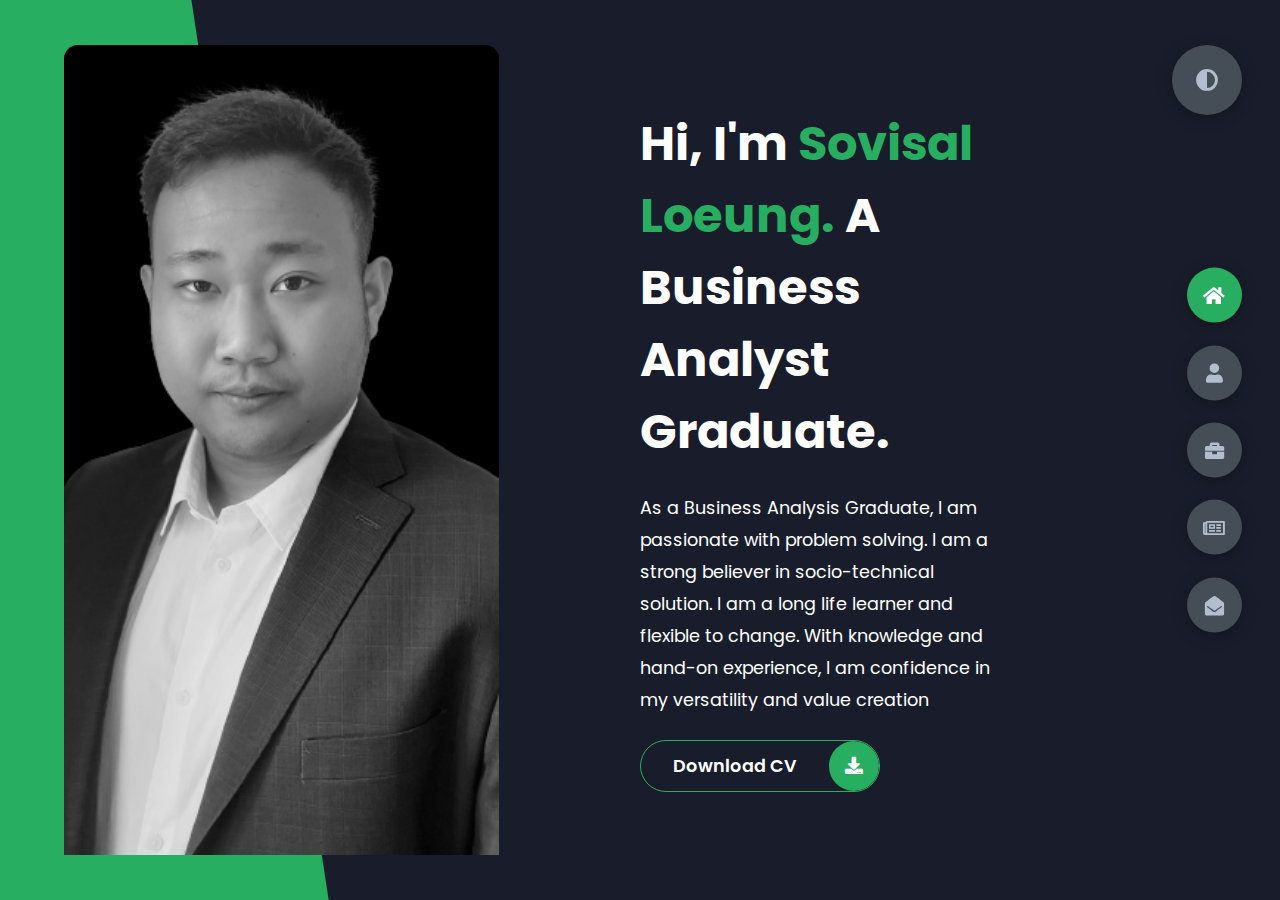
==== index.html @ 5b47a233 "updated June 1st version" ====
<!DOCTYPE html>
<html lang="en">
<head>
    <meta charset="UTF-8">
    <meta http-equiv="X-UA-Compatible" content="IE=edge">
    <meta name="viewport" content="width=device-width, initial-scale=1.0">
    <title>Portfolio</title>
    <link rel="stylesheet" href="styles/styles.css">
    <link rel="preconnect" href="https://fonts.googleapis.com">
    <link rel="preconnect" href="https://fonts.gstatic.com" crossorigin>
    <link rel="stylesheet" href="https://cdnjs.cloudflare.com/ajax/libs/font-awesome/5.15.4/css/all.min.css" integrity="sha512-1ycn6IcaQQ40/MKBW2W4Rhis/DbILU74C1vSrLJxCq57o941Ym01SwNsOMqvEBFlcgUa6xLiPY/NS5R+E6ztJQ==" crossorigin="anonymous" referrerpolicy="no-referrer" />
    <link href="https://fonts.googleapis.com/css2?family=Poppins:wght@400;500;600;700;800&display=swap" rel="stylesheet">
</head>
<body class="main-content">
    <header class="container header active" id="home">
        <div class="header-content">
            <div class="left-header">
                <div class="h-shape"></div>
                <div class="image">
                    <img src="img/hero.png" alt="">
                </div>
            </div>
            <div class="right-header">
                <h1 class="name">
                    Hi, I'm <span>Sovisal Loeung.</span>
                    A Business Analyst Graduate.
                </h1>
                <p>
                    As a Business Analysis Graduate, I am passionate with problem solving. I am a strong believer in
                    socio-technical solution. I am a long life learner and flexible to change. With knowledge and hand-on
                    experience, I am confidence in my versatility and value creation
                </p>
                <div class="btn-con">
                    <a href=https://drive.google.com/file/d/1xRLWmLDJXZRg_3y4YKjqjX9Nj_OA9yLu/view?usp=sharinghttps://drive.google.com/file/d/1xRLWmLDJXZRg_3y4YKjqjX9Nj_OA9yLu/view?usp=sharinghttps://drive.google.com/file/d/1xRLWmLDJXZRg_3y4YKjqjX9Nj_OA9yLu/view?usp=sharing" target="_blank" class="main-btn" >
                        <span class="btn-text">Download CV</span>
                        <span class="btn-icon"><i class="fas fa-download"></i></span>
                    </a>
                </div>
            </div>
        </div>
    </header>
    <main>
        <section class="container about" id="about">
            <div class="main-title">
                <h2>About <span>me</span></h2>
            </div>
            <div class="about-container">
                <div class="left-about">
                    <h4>Information About me</h4>
                    <p>
                        Lorem ipsum dolor sit amet consectetur adipisicing elit. 
                        Eveniet labore nihil obcaecati consequatur. Debitis error doloremque, 
                        vero eos vel nemo eius voluptatem dicta tenetur modi. <br /> <br /> La musica
                        delectus dolore fugiat exercitationem a, 
                        ipsum quidem quo enim natus accusamus labore dolores nam. Unde.
                        Lorem ipsum dolor sit amet consectetur, adipisicing elit. 
                        Harum non necessitatibus deleniti eum soluta.
                    </p>
                    <div class="btn-con">
                        <a href="#" class="main-btn">
                            <span class="btn-text">Download CV</span>
                            <span class="btn-icon"><i class="fas fa-download"></i></span>
                        </a>
                    </div>
                </div>
                <div class="right-about">
                    <div class="about-item">
                        <div class="abt-text">
                            <p class="large-text">Award</p>
                            <p class="small-text">Swinburne International <br> Excellence Scholarship </p>
                        </div>
                    </div>
                    <div class="about-item">
                        <div class="abt-text">
                            <p class="large-text">Certified</p>
                            <p class="small-text">RPA Developer <br /> Foundation</p>
                        </div>
                    </div>
                    <div class="about-item">
                        <div class="abt-text">
                            <p class="large-text">Grade</p>
                            <p class="small-text">Average of <br /> High Distinction</p>
                        </div>
                    </div>
                    <div class="about-item">
                        <div class="abt-text">
                            <p class="large-text">200+</p>
                            <p class="small-text">Teamwork <br /> connection</p>
                        </div>
                    </div>
                </div>
            </div>
            <div class="about-stats">
                <h4 class="stat-title">My Skills</h4>
                <div class="progress-bars">
                    <div class="progress-bar">
                        <p class="prog-title">html5</p>
                        <div class="progress-con">
                            <p class="prog-text">80%</p>
                            <div class="progress">
                                <span class="html"></span>
                            </div>
                        </div>
                    </div>
                    <div class="progress-bar">
                        <p class="prog-title">css3</p>
                        <div class="progress-con">
                            <p class="prog-text">95%</p>
                            <div class="progress">
                                <span class="css"></span>
                            </div>
                        </div>
                    </div>
                    <div class="progress-bar">
                        <p class="prog-title">javascript</p>
                        <div class="progress-con">
                            <p class="prog-text">75%</p>
                            <div class="progress">
                                <span class="js"></span>
                            </div>
                        </div>
                    </div>
                    <div class="progress-bar">
                        <p class="prog-title">ReactJS</p>
                        <div class="progress-con">
                            <p class="prog-text">75%</p>
                            <div class="progress">
                                <span class="react"></span>
                            </div>
                        </div>
                    </div>
                    <div class="progress-bar">
                        <p class="prog-title">NodeJS</p>
                        <div class="progress-con">
                            <p class="prog-text">87%</p>
                            <div class="progress">
                                <span class="node"></span>
                            </div>
                        </div>
                    </div>
                    <div class="progress-bar">
                        <p class="prog-title">Python</p>
                        <div class="progress-con">
                            <p class="prog-text">70%</p>
                            <div class="progress">
                                <span class="python"></span>
                            </div>
                        </div>
                    </div>
                </div>
            </div>
            <h4 class="stat-title">My Timeline</h4>
            <div class="timeline">
                <div class="timeline-item">
                    <div class="tl-icon">
                        <i class="fas fa-briefcase"></i>
                    </div>
                    <p class="tl-duration">2010 - present</p>
                    <h5>Web Developer<span> - Vircrosoft</span></h5>
                    <p>
                        Lorem ipsum dolor sit amet consectetur adipisicing elit. Saepe quasi vero fugit.
                    </p>
                </div>
                <div class="timeline-item">
                    <div class="tl-icon">
                        <i class="fas fa-briefcase"></i>
                    </div>
                    <p class="tl-duration">2008 - 2011</p>
                    <h5>Software Engineer<span> - Boogle, Inc.</span></h5>
                    <p>
                        Lorem ipsum dolor sit amet consectetur adipisicing elit. Saepe quasi vero fugit.
                    </p>
                </div>
                <div class="timeline-item">
                    <div class="tl-icon">
                        <i class="fas fa-briefcase"></i>
                    </div>
                    <p class="tl-duration">2016 - 2017</p>
                    <h5>C++ Programmer<span> - Slime Tech</span></h5>
                    <p>
                        Lorem ipsum dolor sit amet consectetur adipisicing elit. Saepe quasi vero fugit.
                    </p>
                </div>
                <div class="timeline-item">
                    <div class="tl-icon">
                        <i class="fas fa-briefcase"></i>
                    </div>
                    <p class="tl-duration">2009 - 2013</p>
                    <h5>Business Degree<span> - Sussex University</span></h5>
                    <p>
                        Lorem ipsum dolor sit amet consectetur adipisicing elit. Saepe quasi vero fugit.
                    </p>
                </div>
                <div class="timeline-item">
                    <div class="tl-icon">
                        <i class="fas fa-briefcase"></i>
                    </div>
                    <p class="tl-duration">2013 - 2016</p>
                    <h5>Computer Science Degree<span> - Brookes University</span></h5>
                    <p>
                        Lorem ipsum dolor sit amet consectetur adipisicing elit. Saepe quasi vero fugit.
                    </p>
                </div>
                <div class="timeline-item">
                    <div class="tl-icon">
                        <i class="fas fa-briefcase"></i>
                    </div>
                    <p class="tl-duration">2017 - present</p>
                    <h5>3d Animation<span> - Brighton University</span></h5>
                    <p>
                        Lorem ipsum dolor sit amet consectetur adipisicing elit. Saepe quasi vero fugit.
                    </p>
                </div>
            </div>
        </section>
        <section class="container" id="portfolio">
            <div class="main-title">
                <h2>My <span>Portfolio</span><span class="bg-text">My Work</span></h2>
            </div>
            <p class="port-text">
                Here is some of my work that I've done in various programming languages.
            </p>
            <div class="portfolios">
                <div class="portfolio-item">
                    <div class="image">
                        <img src="img/port1.jpg" alt="">
                    </div>
                    <div class="hover-items">
                        <h3>Project Source</h3>
                        <div class="icons">
                            <a href="#" class="icon">
                                <i class="fab fa-github"></i>
                            </a>
                            <a href="#" class="icon">
                                <i class="fab fa-behance"></i>
                            </a>
                            <a href="#" class="icon">
                                <i class="fab fa-youtube"></i>
                            </a>
                        </div>
                    </div>
                </div>
                <div class="portfolio-item">
                    <div class="image">
                        <img src="img/port2.jpg" alt="">
                    </div>
                    <div class="hover-items">
                        <h3>Project Source</h3>
                        <div class="icons">
                            <a href="#" class="icon">
                                <i class="fab fa-github"></i>
                            </a>
                            <a href="#" class="icon">
                                <i class="fab fa-behance"></i>
                            </a>
                            <a href="#" class="icon">
                                <i class="fab fa-youtube"></i>
                            </a>
                        </div>
                    </div>
                </div>
                <div class="portfolio-item">
                    <div class="image">
                        <img src="img/port3.jpg" alt="">
                    </div>
                    <div class="hover-items">
                        <h3>Project Source</h3>
                        <div class="icons">
                            <a href="#" class="icon">
                                <i class="fab fa-github"></i>
                            </a>
                            <a href="#" class="icon">
                                <i class="fab fa-behance"></i>
                            </a>
                            <a href="#" class="icon">
                                <i class="fab fa-youtube"></i>
                            </a>
                        </div>
                    </div>
                </div>
                <div class="portfolio-item">
                    <div class="image">
                        <img src="img/port4.jpg" alt="">
                    </div>
                    <div class="hover-items">
                        <h3>Project Source</h3>
                        <div class="icons">
                            <a href="#" class="icon">
                                <i class="fab fa-github"></i>
                            </a>
                            <a href="#" class="icon">
                                <i class="fab fa-behance"></i>
                            </a>
                            <a href="#" class="icon">
                                <i class="fab fa-youtube"></i>
                            </a>
                        </div>
                    </div>
                </div>
                <div class="portfolio-item">
                    <div class="image">
                        <img src="img/port5.jpg" alt="">
                    </div>
                    <div class="hover-items">
                        <h3>Project Source</h3>
                        <div class="icons">
                            <a href="#" class="icon">
                                <i class="fab fa-github"></i>
                            </a>
                            <a href="#" class="icon">
                                <i class="fab fa-behance"></i>
                            </a>
                            <a href="#" class="icon">
                                <i class="fab fa-youtube"></i>
                            </a>
                        </div>
                    </div>
                </div>
                <div class="portfolio-item">
                    <div class="image">
                        <img src="img/port2.jpg" alt="">
                    </div>
                    <div class="hover-items">
                        <h3>Project Source</h3>
                        <div class="icons">
                            <a href="#" class="icon">
                                <i class="fab fa-github"></i>
                            </a>
                            <a href="#" class="icon">
                                <i class="fab fa-behance"></i>
                            </a>
                            <a href="#" class="icon">
                                <i class="fab fa-youtube"></i>
                            </a>
                        </div>
                    </div>
                </div>
                <div class="portfolio-item">
                    <div class="image">
                        <img src="img/port7.jpg" alt="">
                    </div>
                    <div class="hover-items">
                        <h3>Project Source</h3>
                        <div class="icons">
                            <a href="#" class="icon">
                                <i class="fab fa-github"></i>
                            </a>
                            <a href="#" class="icon">
                                <i class="fab fa-behance"></i>
                            </a>
                            <a href="#" class="icon">
                                <i class="fab fa-youtube"></i>
                            </a>
                        </div>
                    </div>
                </div>
            </div>
        </section>
        <section class="container" id="blogs">
            <div class="blogs-content">
                <div class="main-title">
                    <h2>My <span>Blogs</span><span class="bg-text">My Blogs</span></h2>
                </div>
                <div class="blogs">
                    <div class="blog">
                        <img src="img/port6.jpg" alt="">
                        <div class="blog-text">
                            <h4>
                                How to Create Your Own Website
                            </h4>
                            <p>
                                Lorem ipsum dolor sit, amet consectetur adipisicing elit. 
                                Doloribus natus voluptas, eos obcaecati recusandae amet?
                            </p>
                        </div>
                    </div>
                    <div class="blog">
                        <img src="img/blog1.jpg" alt="">
                        <div class="blog-text">
                            <h4>
                                How to Become an Expert in Web Design
                            </h4>
                            <p>
                                Lorem ipsum dolor sit, amet consectetur adipisicing elit. 
                                Doloribus natus voluptas, eos obcaecati recusandae amet?
                            </p>
                        </div>
                    </div>
                    <div class="blog">
                        <img src="img/blog2.jpg" alt="">
                        <div class="blog-text">
                            <h4>
                                Become a Web Designer in 10 Days
                            </h4>
                            <p>
                                Lorem ipsum dolor sit, amet consectetur adipisicing elit. 
                                Doloribus natus voluptas, eos obcaecati recusandae amet?
                            </p>
                        </div>
                    </div>
                    <div class="blog">
                        <img src="img/blog3.jpg" alt="">
                        <div class="blog-text">
                            <h4>
                                Debbuging made easy with Web Inspector
                            </h4>
                            <p>
                                Lorem ipsum dolor sit, amet consectetur adipisicing elit. 
                                Doloribus natus voluptas, eos obcaecati recusandae amet?
                            </p>
                        </div>
                    </div>
                    <div class="blog">
                        <img src="img/port1.jpg" alt="">
                        <div class="blog-text">
                            <h4>
                                Get started with Web Design and UI Design
                            </h4>
                            <p>
                                Lorem ipsum dolor sit, amet consectetur adipisicing elit. 
                                Doloribus natus voluptas, eos obcaecati recusandae amet?
                            </p>
                        </div>
                    </div>
                    <div class="blog">
                        <img src="img/port3.jpg" alt="">
                        <div class="blog-text">
                            <h4>
                                This is what you need to know about Web Design
                            </h4>
                            <p>
                                Lorem ipsum dolor sit, amet consectetur adipisicing elit. 
                                Doloribus natus voluptas, eos obcaecati recusandae amet?
                            </p>
                        </div>
                    </div>
                </div>
            </div>
        </section>
        <section class="container contact" id="contact">
            <div class="contact-container">
                <div class="main-title">
                    <h2>Contact <span>Me</span><span class="bg-text">Contact</span></h2>
                </div>
                <div class="contact-content-con">
                    <div class="left-contact">
                        <h4>Contact me here</h4>
                        <p>
                            Lorem ipsum dolor sit amet consectetur adipisicing elit. 
                            In, laborum numquam? Quam excepturi perspiciatis quas quasi.
                        </p>
                        <div class="contact-info">
                            <div class="contact-item">
                                <div class="icon">
                                    <i class="fas fa-map-marker-alt"></i>
                                    <span>Location</span>
                                </div>
                                <p>
                                    : Melbourne, Australia
                                </p>
                            </div>
                            <div class="contact-item">
                                <div class="icon">
                                    <i class="fas fa-envelope"></i>
                                    <span>Email</span>
                                </div>
                                <p>
                                    <span>: sovisalloeung11@gmail.com</span>
                                </p>
                            </div>
                            <div class="contact-item">
                                <div class="icon">
                                    <i class="fas fa-user-graduate"></i>
                                    <span>Education</span>
                                </div>
                                <p>
                                    <span>: Swinburne University Of Technology</span>
                                </p>
                            </div>
                            <div class="contact-item">
                                <div class="icon">
                                    <i class="fas fa-user-graduate"></i>
                                    <span>Mobile Number</span>
                                </div>
                                <p>
                                    <span>: 0449829898</span>
                                </p>
                            </div>
                            <div class="contact-item">
                                <div class="icon">
                                    <i class="fas fa-globe-africa"></i>
                                    <span>Languages</span>
                                </div>
                                <p>
                                    <span>: Khmer, English</span>
                                </p>
                            </div>
                        </div>
                        <div class="contact-icons">
                            <div class="contact-icon">
                                <a href="https://www.facebook.com/loeung.sovisal.1/" target="_blank">
                                    <i class="fab fa-facebook-f"></i>
                                </a>
                                <a href="https://www.linkedin.com/in/sovisal-loeung-123537191/" target="_blank">
                                    <i class="fab fa-linkedin"></i>
                                </a>
                                <a href="https://twitter.com/LoeungSovisal" target="_blank">
                                    <i class="fab fa-twitter"></i>
                                </a>
                                <a href="https://t.me/lsvisthekey" target="_blank">
                                    <i class="fab fa-telegram"></i>
                                </a>
    
                            </div>
                        </div>
                    </div>
                    <div class="right-contact">
                        <form action="" class="contact-form">
                            <div class="input-control i-c-2">
                                <input type="text" required placeholder="YOUR NAME">
                                <input type="email" required placeholder="YOUR EMAIL">
                            </div>
                            <div class="input-control">
                                <input type="text" required placeholder="ENTER SUBJECT">
                            </div>
                            <div class="input-control">
                                <textarea name="" id="" cols="15" rows="8" placeholder="Message Here..."></textarea>
                            </div>
                            <div class="submit-btn">
                                <a href="#" class="main-btn">
                                    <span class="btn-text">Download CV</span>
                                    <span class="btn-icon"><i class="fas fa-download"></i></span>
                                </a>
                            </div>
                        </form>
                    </div>
                </div>
            </div>
        </section>
    </main>

    <div class="controls">
        <div class="control active-btn" data-id="home" >
            <i class="fas fa-home"></i>
        </div>
        <div class="control" data-id="about">
            <i class="fas fa-user"></i>
        </div>
        <div class="control" data-id="portfolio">
            <i class="fas fa-briefcase"></i>
        </div>
        <div class="control" data-id="blogs">
            <i class="far fa-newspaper"></i>
        </div>
        <div class="control" data-id="contact">
            <i class="fas fa-envelope-open"></i>
        </div>
    </div>
    <div class="theme-btn">
        <i class="fas fa-adjust"></i>
    </div>
    <script src="app.js"></script>
</body>
</html>
---- styles/styles.css ----
* {
  margin: 0;
  padding: 0;
  box-sizing: border-box;
  list-style: none;
}

:root {
  --color-primary: #191d2b;
  --color-secondary: #27AE60;
  --color-white: #FFFFFF;
  --color-black: #000;
  --color-grey0: #f8f8f8;
  --color-grey-1: #dbe1e8;
  --color-grey-2: #b2becd;
  --color-grey-3: #6c7983;
  --color-grey-4: #454e56;
  --color-grey-5: #2a2e35;
  --color-grey-6: #12181b;
  --br-sm-2: 14px;
  --box-shadow-1: 0 3px 15px rgba(0,0,0,.3);
}

.light-mode {
  --color-primary: #FFFFFF;
  --color-secondary: #27AE60;
  --color-white: #454e56;
  --color-black: #000;
  --color-grey0: #f8f8f8;
  --color-grey-1: #6c7983;
  --color-grey-2: #6c7983;
  --color-grey-3: #6c7983;
  --color-grey-4: #454e56;
  --color-grey-5: #f8f8f8;
  --color-grey-6: #12181b;
}

body {
  background-color: var(--color-primary);
  font-family: "Poppins", sans-serif;
  font-size: 1.1rem;
  color: var(--color-white);
  transition: all 0.4s ease-in-out;
}

a {
  display: inline-block;
  text-decoration: none;
  color: inherit;
  font-family: inherit;
}

header {
  min-height: 100vh;
  color: var(--color-white);
  overflow: hidden;
  padding: 0 !important;
}

section {
  min-height: 100vh;
  width: 100%;
  position: absolute;
  left: 0;
  top: 0;
  padding: 3rem 18rem;
}

.container {
  display: none;
  transform: translateY(-100%) scale(0);
  transition: all 0.4s ease-in-out;
  background-color: var(--color-primary);
}

.active {
  display: block;
  animation: appear 1s ease-in-out;
  transform: translateY(0) scaleY(1);
}
@keyframes appear {
  0% {
    transform: translateY(-100%) scaleY(0);
  }
  100% {
    transform: translateY(0) scaleY(1);
  }
}

.controls {
  position: fixed;
  z-index: 10;
  top: 50%;
  right: 3%;
  display: flex;
  flex-direction: column;
  align-items: center;
  justify-content: center;
  transform: translateY(-50%);
}
.controls .control {
  padding: 1rem;
  cursor: pointer;
  background-color: var(--color-grey-4);
  width: 55px;
  height: 55px;
  border-radius: 50%;
  display: flex;
  justify-content: center;
  align-items: center;
  margin: 0.7rem 0;
  box-shadow: var(--box-shadow-1);
}
.controls .control i {
  font-size: 1.2rem;
  color: var(--color-grey-2);
  pointer-events: none;
}
.controls .active-btn {
  background-color: var(--color-secondary);
  transition: all 0.4s ease-in-out;
}
.controls .active-btn i {
  color: var(--color-white);
}

.theme-btn {
  top: 5%;
  right: 3%;
  width: 70px;
  height: 70px;
  border-radius: 50%;
  background-color: var(--color-grey-4);
  cursor: pointer;
  position: fixed;
  display: flex;
  justify-content: center;
  align-items: center;
  box-shadow: 0 3px 15px rgba(0, 0, 0, 0.3);
  transition: all 0.1s ease-in-out;
}
.theme-btn:active {
  transform: translateY(-3px);
}
.theme-btn i {
  font-size: 1.4rem;
  color: var(--color-grey-2);
  pointer-events: none;
}

/*Header-content*/
.header-content {
  display: grid;
  grid-template-columns: repeat(2, 1fr);
  min-height: 100vh;
}
.header-content .left-header {
  display: flex;
  align-items: center;
  position: relative;
}
.header-content .left-header .h-shape {
  transition: all 0.4s ease-in-out;
  width: 65%;
  height: 100%;
  background-color: var(--color-secondary);
  position: absolute;
  left: 0;
  top: 0;
  z-index: -1;
  clip-path: polygon(0 0, 46% 0, 79% 100%, 0% 100%);
}
.header-content .left-header .image {
  border-radius: var(--br-sm-2);
  height: 90%;
  width: 68%;
  margin-left: 4rem;
  background-color: var(--color-black);
  transition: all 0.4s ease-in-out;
}
.header-content .left-header .image img {
  width: 100%;
  height: 100%;
  object-fit: cover;
  transition: all 0.4s ease-in-out;
  filter: grayscale(100%);
}
.header-content .left-header .image img:hover {
  filter: grayscale(0);
}
.header-content .right-header {
  display: flex;
  flex-direction: column;
  justify-content: center;
  padding-right: 18rem;
}
.header-content .right-header .name {
  font-size: 3rem;
}
.header-content .right-header .name span {
  color: var(--color-secondary);
}
.header-content .right-header p {
  margin: 1.5rem 0;
  line-height: 2rem;
}

/*About*/
.about-container {
  display: grid;
  grid-template-columns: repeat(2, 1fr);
  padding-top: 3.5rem;
  padding-bottom: 5rem;
}
.about-container .right-about {
  display: grid;
  grid-template-columns: repeat(2, 1fr);
  grid-gap: 2rem;
}
.about-container .right-about .about-item {
  border: 1px solid var(--color-grey-5);
  border-radius: 5px;
  transition: all 0.4s ease-in-out;
  box-shadow: 1px 2px 15px rgba(0, 0, 0, 0.1);
}
.about-container .right-about .about-item:hover {
  cursor: default;
  transform: translateY(-5px);
  border: 1px solid var(--color-secondary);
  box-shadow: 1px 4px 15px rgba(0, 0, 0, 0.32);
}
.about-container .right-about .about-item .abt-text {
  padding: 1.5rem;
  display: flex;
  flex-direction: column;
}
.about-container .right-about .about-item .abt-text .large-text {
  font-size: 3rem;
  font-weight: 700;
  color: var(--color-secondary);
}
.about-container .right-about .about-item .abt-text .small-text {
  padding-left: 3rem;
  position: relative;
  text-transform: uppercase;
  font-size: 1.2rem;
  color: var(--color-grey-1);
  letter-spacing: 2px;
}
.about-container .right-about .about-item .abt-text .small-text::before {
  content: "";
  position: absolute;
  left: 0;
  top: 15px;
  width: 2rem;
  height: 2px;
  background-color: var(--color-grey-5);
}
.about-container .left-about {
  padding-right: 5rem;
}
.about-container .left-about p {
  line-height: 2rem;
  padding: 1rem;
  color: var(--color-grey-1);
}
.about-container .left-about h4 {
  font-size: 2rem;
  text-transform: uppercase;
}

.about-stats {
  padding-bottom: 4rem;
}
.about-stats .progress-bars {
  display: grid;
  grid-template-columns: repeat(2, 1fr);
  grid-gap: 2rem;
}
.about-stats .progress-bars .progress-bar {
  display: flex;
  flex-direction: column;
}
.about-stats .progress-bars .progress-bar .prog-title {
  text-transform: uppercase;
  font-weight: 500;
}
.about-stats .progress-bars .progress-bar .progress-con {
  display: flex;
  align-items: center;
}
.about-stats .progress-bars .progress-bar .progress-con .prog-text {
  color: var(--color-grey-2);
}
.about-stats .progress-bars .progress-bar .progress-con .progress {
  width: 100%;
  height: 0.45rem;
  background-color: var(--color-grey-4);
  margin-left: 1rem;
  position: relative;
}
.about-stats .progress-bars .progress-bar .progress-con .progress span {
  position: absolute;
  top: 0;
  left: 0;
  height: 100%;
  background-color: var(--color-secondary);
  transition: all 0.4s ease-in-out;
  width: 60%;
}
.about-stats .progress-bars .progress-bar .progress-con .progress .html {
  width: 80%;
}
.about-stats .progress-bars .progress-bar .progress-con .progress .css {
  width: 95%;
}
.about-stats .progress-bars .progress-bar .progress-con .progress .js {
  width: 75%;
}
.about-stats .progress-bars .progress-bar .progress-con .progress .react {
  width: 60%;
}
.about-stats .progress-bars .progress-bar .progress-con .progress .node {
  width: 87%;
}
.about-stats .progress-bars .progress-bar .progress-con .progress .python {
  width: 70%;
}

.stat-title {
  text-transform: uppercase;
  font-size: 1.4rem;
  text-align: center;
  padding: 3.5rem 0;
  position: relative;
}
.stat-title::before {
  content: "";
  position: absolute;
  left: 50%;
  top: 0;
  width: 40%;
  height: 1px;
  background-color: var(--color-grey-5);
  transform: translateX(-50%);
}

/*Timeline*/
.timeline {
  display: grid;
  grid-template-columns: repeat(2, 1fr);
  grid-gap: 2rem;
  padding-bottom: 3rem;
}
.timeline .timeline-item {
  position: relative;
  padding-left: 3rem;
  border-left: 1px solid var(--color-grey-5);
}
.timeline .timeline-item .tl-icon {
  position: absolute;
  left: -27px;
  top: 0;
  background-color: var(--color-secondary);
  width: 50px;
  height: 50px;
  border-radius: 50%;
  display: flex;
  align-items: center;
  justify-content: center;
}
.timeline .timeline-item .tl-icon i {
  font-size: 1.3rem;
}
.timeline .timeline-item .tl-duration {
  padding: 0.2rem 0.6rem;
  background-color: var(--color-grey-5);
  border-radius: 15px;
  display: inline-block;
  font-size: 0.8rem;
  text-transform: uppercase;
  font-weight: 500;
}
.timeline .timeline-item h5 {
  padding: 1rem 0;
  text-transform: uppercase;
  font-size: 1.3rem;
  font-weight: 600;
}
.timeline .timeline-item h5 span {
  color: var(--color-grey-2);
  font-weight: 500;
  font-size: 1.2rem;
}
.timeline .timeline-item p {
  color: var(--color-grey-2);
}

.port-text {
  padding: 2rem 0;
  text-align: center;
}

.portfolios {
  display: grid;
  grid-template-columns: repeat(3, 1fr);
  grid-gap: 2rem;
  margin-top: 3rem;
}
.portfolios .portfolio-item {
  position: relative;
  border-radius: 15px;
}
.portfolios .portfolio-item img {
  width: 100%;
  height: 300px;
  object-fit: cover;
  border-radius: 15px;
}
.portfolios .portfolio-item .hover-items {
  width: 100%;
  height: 100%;
  background-color: var(--color-secondary);
  position: absolute;
  left: 0;
  top: 0;
  border-radius: 15px;
  display: flex;
  justify-content: center;
  align-items: center;
  flex-direction: column;
  opacity: 0;
  transform: scale(0);
  transition: all 0.4s ease-in-out;
}
.portfolios .portfolio-item .hover-items h3 {
  font-size: 1.5rem;
  color: var(--color-white);
  margin-bottom: 1.5rem;
}
.portfolios .portfolio-item .hover-items .icons {
  display: flex;
  justify-content: center;
  align-items: center;
}
.portfolios .portfolio-item .hover-items .icons .icon {
  background-color: var(--color-primary);
  border-radius: 50%;
  width: 50px;
  height: 50px;
  display: flex;
  align-items: center;
  justify-content: center;
  margin: 0 1rem;
  cursor: pointer;
  transition: all 0.4s ease-in-out;
}
.portfolios .portfolio-item .hover-items .icons .icon i {
  font-size: 1.5rem;
  color: var(--color-white);
  margin: 0 1rem;
}
.portfolios .portfolio-item .hover-items .icons .icon:hover {
  background-color: var(--color-white);
}
.portfolios .portfolio-item .hover-items .icons .icon:hover i {
  color: var(--color-primary);
}

.portfolio-item:hover .hover-items {
  opacity: 1;
  transform: scale(1);
}

.blogs {
  display: grid;
  grid-template-columns: repeat(3, 1fr);
  grid-gap: 2rem;
  margin-top: 3rem;
}
.blogs .blog {
  position: relative;
  background-color: var(--color-grey-5);
  border-radius: 5px;
  box-shadow: 1px 1px 20px rgba(0, 0, 0, 0.1);
  transition: all 0.4s ease-in-out;
}
.blogs .blog:hover {
  box-shadow: 1px 1px 20px rgba(0, 0, 0, 0.3);
  transform: translateY(-5px);
  transition: all 0.4s ease-in-out;
}
.blogs .blog:hover img {
  filter: grayscale(0);
  transform: scale(1.1);
  box-shadow: 0px 4px 15px rgba(0, 0, 0, 0.8);
}
.blogs .blog img {
  width: 100%;
  height: 300px;
  object-fit: cover;
  border-top-left-radius: 5px;
  border-top-right-radius: 5px;
  filter: grayscale(100%);
  transition: all 0.4s ease-in-out;
}
.blogs .blog .blog-text {
  margin-top: -7px;
  padding: 1.1rem;
  border-top: 8px solid var(--color-secondary);
}
.blogs .blog .blog-text h4 {
  font-size: 1.5rem;
  margin-bottom: 0.7rem;
  transition: all 0.4s ease-in-out;
  cursor: pointer;
}
.blogs .blog .blog-text h4:hover {
  color: var(--color-secondary);
}
.blogs .blog .blog-text p {
  color: var(--color-grey-2);
  line-height: 2rem;
  padding-bottom: 1rem;
}

.contact-content-con {
  display: flex;
  padding-top: 3.5rem;
}
.contact-content-con .left-contact {
  flex: 2;
}
.contact-content-con .left-contact h4 {
  margin-top: 1rem;
  font-size: 2rem;
  text-transform: uppercase;
}
.contact-content-con .left-contact p {
  margin: 1rem 0;
  line-height: 2rem;
}
.contact-content-con .left-contact .contact-info .contact-item {
  display: flex;
  align-items: center;
  justify-content: space-between;
}
.contact-content-con .left-contact .contact-info .contact-item p {
  margin: 0.3rem 0 !important;
  padding: 0 !important;
}
.contact-content-con .left-contact .contact-info .contact-item .icon {
  display: grid;
  grid-template-columns: 40px 1fr;
}
.contact-content-con .left-contact .contact-info .contact-item .icon i {
  display: flex;
  align-items: center;
  font-size: 1.3rem;
}
.contact-content-con .left-contact .contact-icon {
  display: flex;
  margin-top: 2rem;
}
.contact-content-con .left-contact .contact-icon a {
  display: flex;
  align-items: center;
  color: var(--color-white);
  background-color: var(--color-grey-5);
  cursor: pointer;
  justify-content: center;
  width: 50px;
  height: 50px;
  border-radius: 50%;
  margin: 0 0.4rem;
  transition: all 0.4s ease-in-out;
}
.contact-content-con .left-contact .contact-icon a:hover {
  background-color: var(--color-secondary);
}
.contact-content-con .left-contact .contact-icon a:hover i {
  color: var(--color-primary);
}
.contact-content-con .left-contact .contact-icon a i {
  display: flex;
  align-items: center;
  justify-content: center;
  font-size: 1.3rem;
}
.contact-content-con .right-contact {
  flex: 3;
  margin-left: 3rem;
}
.contact-content-con .right-contact .input-control {
  margin: 1.5rem 0;
}
.contact-content-con .right-contact .input-control input, .contact-content-con .right-contact .input-control textarea {
  border-radius: 30px;
  font-weight: inherit;
  font-size: inherit;
  font-family: inherit;
  padding: 0.8rem 1.1rem;
  outline: none;
  border: none;
  background-color: var(--color-grey-5);
  width: 100%;
  color: var(--color-white);
  resize: none;
}
.contact-content-con .right-contact .i-c-2 {
  display: flex;
}
.contact-content-con .right-contact .i-c-2 :last-child {
  margin-left: 1.5rem;
}
.contact-content-con .right-contact .submit-btn {
  display: flex;
  justify-content: flex-start;
}

/*Independed components*/
.btn-con {
  display: flex;
  align-self: flex-start;
}

.main-btn {
  border-radius: 30px;
  color: inherit;
  font-weight: 600;
  position: relative;
  border: 1px solid var(--color-secondary);
  display: flex;
  align-self: flex-start;
  align-items: center;
  overflow: hidden;
}
.main-btn .btn-text {
  padding: 0 2rem;
}
.main-btn .btn-icon {
  background-color: var(--color-secondary);
  display: flex;
  align-items: center;
  justify-content: center;
  border-radius: 50%;
  padding: 1rem;
}
.main-btn::before {
  content: "";
  position: absolute;
  top: 0;
  right: 0;
  transform: translateX(100%);
  transition: all 0.4s ease-out;
  z-index: -1;
}
.main-btn:hover {
  transition: all 0.4s ease-out;
}
.main-btn:hover::before {
  width: 100%;
  height: 100%;
  background-color: var(--color-secondary);
  transform: translateX(0);
  transition: all 0.4s ease-out;
}

.main-title {
  text-align: center;
}
.main-title h2 {
  position: relative;
  text-transform: uppercase;
  font-size: 4rem;
  font-weight: 700;
}
.main-title h2 span {
  color: var(--color-secondary);
}


.about-container .left-about p {
  padding-left: 0;
}

@media screen and (max-width: 600px) {
  header {
    padding: 0 !important;
  }

  .theme-btn {
    width: 50px;
    height: 50px;
  }

  .header-content {
    grid-template-columns: repeat(1, 1fr);
    padding-bottom: 6rem;
  }

  .left-header .h-shape {
    display: none;
  }

  .right-header {
    grid-row: 1;
    padding-right: 0rem !important;
    width: 90%;
    margin: 0 auto;
  }
  .right-header .name {
    font-size: 2.5rem !important;
    text-align: center;
    padding-top: 3rem;
  }

  .header-content .left-header .image {
    margin: 0 auto;
    width: 90%;
  }

  .controls {
    top: auto;
    bottom: 0;
    flex-direction: row;
    justify-content: center;
    left: 50%;
    transform: translateX(-50%);
    width: 100%;
    background-color: var(--color-grey-5);
  }
  .controls .control {
    margin: 1rem 0.3rem;
  }

  .about-container {
    grid-template-columns: repeat(1, 1fr);
  }
  .about-container .right-about {
    grid-template-columns: repeat(1, 1fr);
    padding-top: 2.5rem;
  }
  .about-container .left-about {
    padding-right: 0;
  }
  .about-container .left-about p {
    padding-left: 0;
  }

  .timeline {
    grid-template-columns: repeat(1, 1fr);
    padding-bottom: 6rem;
  }

  .container {
    padding: 2rem 2.5rem !important;
  }

  .about-stats .progress-bars {
    grid-template-columns: repeat(1, 1fr);
  }

  .portfolios {
    grid-template-columns: repeat(1, 1fr);
    padding-bottom: 6rem;
    margin-top: 1rem;
  }

  .blogs {
    grid-template-columns: repeat(1, 1fr);
    padding-bottom: 6rem;
  }

  .contact-content-con {
    flex-direction: column;
  }
  .contact-content-con .right-contact {
    margin-left: 0;
    margin-top: 2.5rem;
  }

  .contact-content-con .right-contact .i-c-2 {
    flex-direction: column;
  }

  .contact-content-con .right-contact .i-c-2 :last-child {
    margin-left: 0;
    margin-top: 1.5rem;
  }

  .contact-content-con .right-contact {
    margin-bottom: 6rem;
  }

  .contact-item {
    flex-direction: column;
    margin: 1rem 0;
  }
  .contact-item p {
    font-size: 15px;
    color: var(--color-grey-2);
  }
  .contact-item span {
    font-size: 15px;
  }
  .contact-item .icon {
    grid-template-columns: 25px 1fr;
  }

  .main-title h2 {
    font-size: 2rem;
  }
  .main-title h2 span {
    font-size: 2.3rem;
  }
  .main-title h2 .bg-text {
    font-size: 2.3rem;
  }
}
@media screen and (max-width: 1432px) {
  .container {
    padding: 7rem 11rem;
  }

  .contact-content-con {
    flex-direction: column;
  }
  .contact-content-con .right-contact {
    margin-left: 0;
    margin-top: 2.5rem;
  }

  .contact-content-con .right-contact .i-c-2 {
    flex-direction: column;
  }

  .contact-content-con .right-contact .i-c-2 :last-child {
    margin-left: 0;
    margin-top: 1.5rem;
  }

  .contact-content-con .right-contact {
    margin-bottom: 6rem;
  }

  .main-title h2 .bg-text {
    font-size: 5.5rem;
  }
}
@media screen and (max-width: 1250px) {
  .blogs {
    grid-template-columns: repeat(2, 1fr);
    margin-top: 6rem;
  }

  .portfolios {
    grid-template-columns: repeat(2, 1fr);
  }

  .header-content .right-header {
    padding-right: 9rem;
  }
}
@media screen and (max-width: 660px) {
  .blogs {
    grid-template-columns: repeat(1, 1fr);
  }

  .portfolios {
    grid-template-columns: repeat(1, 1fr);
  }
}
@media screen and (max-width: 1070px) {
  .about-container {
    grid-template-columns: repeat(1, 1fr);
  }
  .about-container .right-about {
    padding-top: 2.5rem;
  }

  .main-title h2 {
    font-size: 4rem;
  }
  .main-title h2 span {
    font-size: 4rem;
  }
  .main-title h2 .bg-text {
    font-size: 4.5rem;
  }
}
@media screen and (max-width: 970px) {
  .container {
    padding: 7rem 6rem;
  }

  .about-container .left-about {
    padding-right: 0rem;
  }

  .header-content {
    grid-template-columns: repeat(1, 1fr);
    padding-bottom: 6rem;
  }

  .left-header .h-shape {
    display: none;
  }
  .left-header .image {
    width: 90% !important;
    margin: 0 auto !important;
  }

  .right-header {
    grid-row: 1;
    padding-right: 0rem !important;
    width: 90%;
    margin: 0 auto;
  }
  .right-header .name {
    font-size: 2.5rem !important;
    text-align: center;
    padding-top: 3rem;
  }
}
@media screen and (max-width: 700px) {
  .container {
    padding: 7rem 3rem;
  }

  .about-stats .progress-bars {
    grid-template-columns: repeat(1, 1fr);
  }

  .about-container .right-about {
    grid-template-columns: repeat(1, 1fr);
  }

  .timeline {
    grid-template-columns: repeat(1, 1fr);
  }

  .main-title h2 {
    font-size: 3rem;
  }
  .main-title h2 span {
    font-size: 3rem;
  }
  .main-title h2 .bg-text {
    font-size: 4rem;
  }
}

/*# sourceMappingURL=styles.css.map */
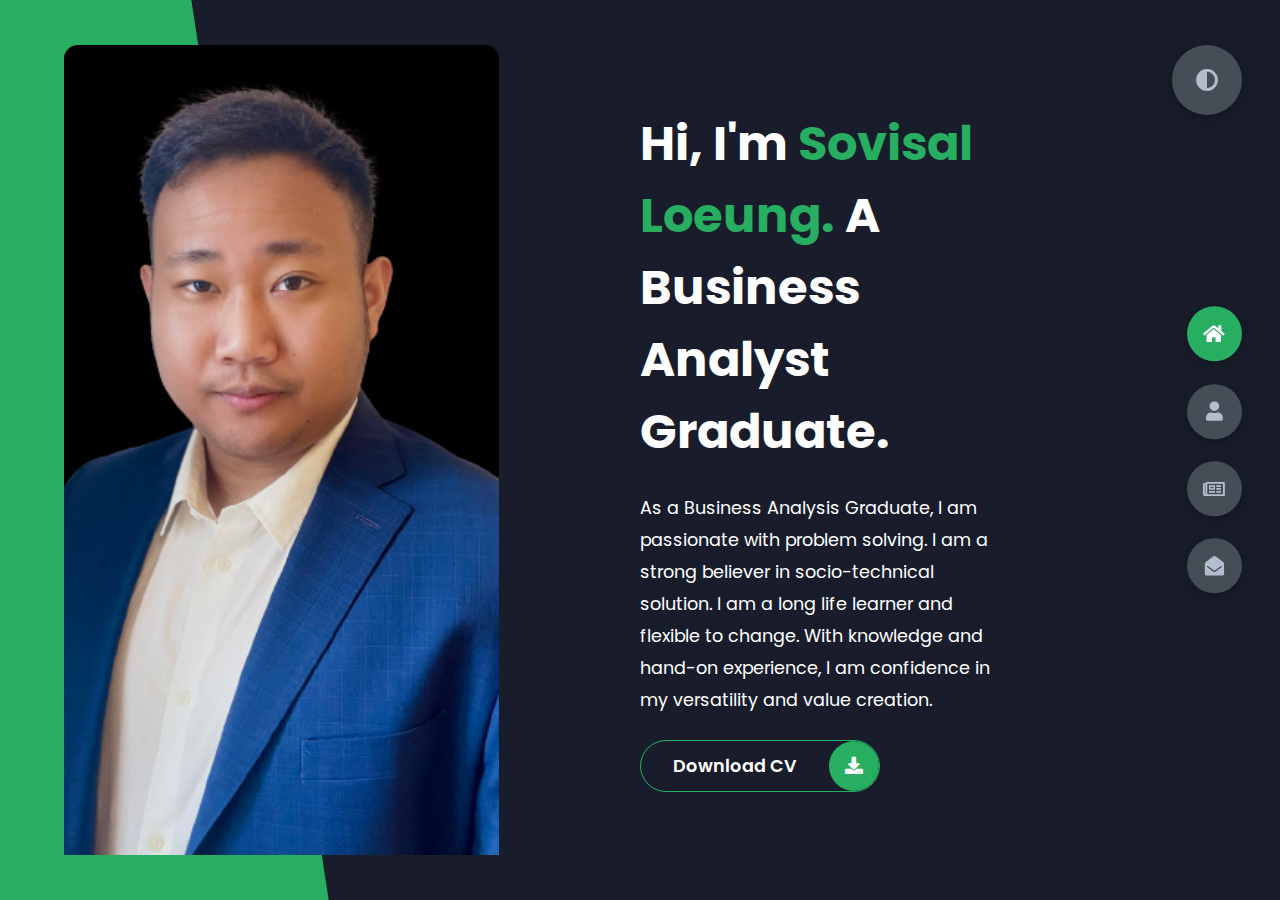
==== commit b6c416bb: "latest version for 2022 June" ====
--- a/index.html
+++ b/index.html
@@ -17,7 +17,7 @@
             <div class="left-header">
                 <div class="h-shape"></div>
                 <div class="image">
-                    <img src="img/hero.png" alt="">
+                    <img src="img/hero.png" alt="profile">
                 </div>
             </div>
             <div class="right-header">
@@ -28,7 +28,7 @@
                 <p>
                     As a Business Analysis Graduate, I am passionate with problem solving. I am a strong believer in
                     socio-technical solution. I am a long life learner and flexible to change. With knowledge and hand-on
-                    experience, I am confidence in my versatility and value creation
+                    experience, I am confidence in my versatility and value creation.
                 </p>
                 <div class="btn-con">
                     <a href=https://drive.google.com/file/d/1xRLWmLDJXZRg_3y4YKjqjX9Nj_OA9yLu/view?usp=sharinghttps://drive.google.com/file/d/1xRLWmLDJXZRg_3y4YKjqjX9Nj_OA9yLu/view?usp=sharinghttps://drive.google.com/file/d/1xRLWmLDJXZRg_3y4YKjqjX9Nj_OA9yLu/view?usp=sharing" target="_blank" class="main-btn" >
@@ -48,16 +48,12 @@
                 <div class="left-about">
                     <h4>Information About me</h4>
                     <p>
-                        Lorem ipsum dolor sit amet consectetur adipisicing elit. 
-                        Eveniet labore nihil obcaecati consequatur. Debitis error doloremque, 
-                        vero eos vel nemo eius voluptatem dicta tenetur modi. <br /> <br /> La musica
-                        delectus dolore fugiat exercitationem a, 
-                        ipsum quidem quo enim natus accusamus labore dolores nam. Unde.
-                        Lorem ipsum dolor sit amet consectetur, adipisicing elit. 
-                        Harum non necessitatibus deleniti eum soluta.
+                    As a Business Analysis Graduate, I am passionate with problem solving. I am a strong believer in
+                    socio-technical solution. I am a long life learner and flexible to change. With knowledge and hand-on
+                    experience, I am confidence in my versatility and value creation.
                     </p>
                     <div class="btn-con">
-                        <a href="#" class="main-btn">
+                        <a href=https://drive.google.com/file/d/1xRLWmLDJXZRg_3y4YKjqjX9Nj_OA9yLu/view?usp=sharinghttps://drive.google.com/file/d/1xRLWmLDJXZRg_3y4YKjqjX9Nj_OA9yLu/view?usp=sharinghttps://drive.google.com/file/d/1xRLWmLDJXZRg_3y4YKjqjX9Nj_OA9yLu/view?usp=sharing" target="_blank" class="main-btn" >
                             <span class="btn-text">Download CV</span>
                             <span class="btn-icon"><i class="fas fa-download"></i></span>
                         </a>
@@ -79,358 +75,113 @@
                     <div class="about-item">
                         <div class="abt-text">
                             <p class="large-text">Grade</p>
-                            <p class="small-text">Average of <br /> High Distinction</p>
-                        </div>
-                    </div>
-                    <div class="about-item">
-                        <div class="abt-text">
-                            <p class="large-text">200+</p>
+                            <p class="small-text">Average of <br> Distinction</p>
+                        </div>
+                    </div>
+                    <div class="about-item">
+                        <div class="abt-text">
+                            <p class="large-text">100+</p>
                             <p class="small-text">Teamwork <br /> connection</p>
                         </div>
                     </div>
                 </div>
             </div>
-            <div class="about-stats">
-                <h4 class="stat-title">My Skills</h4>
-                <div class="progress-bars">
-                    <div class="progress-bar">
-                        <p class="prog-title">html5</p>
-                        <div class="progress-con">
-                            <p class="prog-text">80%</p>
-                            <div class="progress">
-                                <span class="html"></span>
-                            </div>
-                        </div>
-                    </div>
-                    <div class="progress-bar">
-                        <p class="prog-title">css3</p>
-                        <div class="progress-con">
-                            <p class="prog-text">95%</p>
-                            <div class="progress">
-                                <span class="css"></span>
-                            </div>
-                        </div>
-                    </div>
-                    <div class="progress-bar">
-                        <p class="prog-title">javascript</p>
-                        <div class="progress-con">
-                            <p class="prog-text">75%</p>
-                            <div class="progress">
-                                <span class="js"></span>
-                            </div>
-                        </div>
-                    </div>
-                    <div class="progress-bar">
-                        <p class="prog-title">ReactJS</p>
-                        <div class="progress-con">
-                            <p class="prog-text">75%</p>
-                            <div class="progress">
-                                <span class="react"></span>
-                            </div>
-                        </div>
-                    </div>
-                    <div class="progress-bar">
-                        <p class="prog-title">NodeJS</p>
-                        <div class="progress-con">
-                            <p class="prog-text">87%</p>
-                            <div class="progress">
-                                <span class="node"></span>
-                            </div>
-                        </div>
-                    </div>
-                    <div class="progress-bar">
-                        <p class="prog-title">Python</p>
-                        <div class="progress-con">
-                            <p class="prog-text">70%</p>
-                            <div class="progress">
-                                <span class="python"></span>
-                            </div>
-                        </div>
-                    </div>
-                </div>
-            </div>
+            
             <h4 class="stat-title">My Timeline</h4>
             <div class="timeline">
                 <div class="timeline-item">
                     <div class="tl-icon">
                         <i class="fas fa-briefcase"></i>
                     </div>
-                    <p class="tl-duration">2010 - present</p>
-                    <h5>Web Developer<span> - Vircrosoft</span></h5>
-                    <p>
-                        Lorem ipsum dolor sit amet consectetur adipisicing elit. Saepe quasi vero fugit.
-                    </p>
-                </div>
+                    <p class="tl-duration">2019 - Present</p>
+                    <h5>Barchelor Of Business Information System<span> - Swinburne University of Technology</span></h5>
+                    <p>
+                        Distinction Grade Overall
+                    </p>
+                </div>
+                
                 <div class="timeline-item">
                     <div class="tl-icon">
                         <i class="fas fa-briefcase"></i>
                     </div>
-                    <p class="tl-duration">2008 - 2011</p>
-                    <h5>Software Engineer<span> - Boogle, Inc.</span></h5>
-                    <p>
-                        Lorem ipsum dolor sit amet consectetur adipisicing elit. Saepe quasi vero fugit.
+                    <p class="tl-duration">2018 - 2019</p>
+                    <h5>Translator<span> - DVC Logistics Co. LTD</span></h5>
+                    <p>
+                        As a translator for DVC, I have an opportunity to prepare, translate and copywriting different type of documentation. 
                     </p>
                 </div>
                 <div class="timeline-item">
                     <div class="tl-icon">
                         <i class="fas fa-briefcase"></i>
                     </div>
-                    <p class="tl-duration">2016 - 2017</p>
-                    <h5>C++ Programmer<span> - Slime Tech</span></h5>
-                    <p>
-                        Lorem ipsum dolor sit amet consectetur adipisicing elit. Saepe quasi vero fugit.
-                    </p>
-                </div>
-                <div class="timeline-item">
-                    <div class="tl-icon">
-                        <i class="fas fa-briefcase"></i>
-                    </div>
-                    <p class="tl-duration">2009 - 2013</p>
-                    <h5>Business Degree<span> - Sussex University</span></h5>
-                    <p>
-                        Lorem ipsum dolor sit amet consectetur adipisicing elit. Saepe quasi vero fugit.
-                    </p>
-                </div>
-                <div class="timeline-item">
-                    <div class="tl-icon">
-                        <i class="fas fa-briefcase"></i>
-                    </div>
-                    <p class="tl-duration">2013 - 2016</p>
-                    <h5>Computer Science Degree<span> - Brookes University</span></h5>
-                    <p>
-                        Lorem ipsum dolor sit amet consectetur adipisicing elit. Saepe quasi vero fugit.
-                    </p>
-                </div>
-                <div class="timeline-item">
-                    <div class="tl-icon">
-                        <i class="fas fa-briefcase"></i>
-                    </div>
-                    <p class="tl-duration">2017 - present</p>
-                    <h5>3d Animation<span> - Brighton University</span></h5>
-                    <p>
-                        Lorem ipsum dolor sit amet consectetur adipisicing elit. Saepe quasi vero fugit.
-                    </p>
-                </div>
+                    <p class="tl-duration">2018</p>
+                    <h5>High School Diploma<span> - Western International School of Phnom Penh</span></h5>
+                    <p>
+                        National Examination Overall Grade B
+                    </p>
+                </div>
+            </div>
+
+            <h4 class="stat-title">Extras</h4>
+            <div class="timeline">
+                <div class="timeline-item">
+                    <div class="tl-icon">
+                        <i class="fas fa-caret-square-right"></i>
+                    </div>
+                    <h5>Volunteer Event Coordinator<span> - Ministry of Education, Youth and Sports</span></h5>
+                </div>
+                <div class="timeline-item">
+                    <div class="tl-icon">
+                        <i class="fas fa-caret-square-right"></i>
+                    </div>
+                    <h5>Former Taekwondo Player<span> - Friendship Taekwondo Club (First Divison)</span></h5>
+                </div>
+                <div class="timeline-item">
+                    <div class="tl-icon">
+                        <i class="fas fa-caret-square-right"></i>
+                    </div>
+                    <h5>Taekwondo 3rd Degree Black Belt<span> - Licensed ID: 05533173</span></h5>
+                </div>
+                
             </div>
         </section>
-        <section class="container" id="portfolio">
-            <div class="main-title">
-                <h2>My <span>Portfolio</span><span class="bg-text">My Work</span></h2>
-            </div>
-            <p class="port-text">
-                Here is some of my work that I've done in various programming languages.
-            </p>
-            <div class="portfolios">
-                <div class="portfolio-item">
-                    <div class="image">
-                        <img src="img/port1.jpg" alt="">
-                    </div>
-                    <div class="hover-items">
-                        <h3>Project Source</h3>
-                        <div class="icons">
-                            <a href="#" class="icon">
-                                <i class="fab fa-github"></i>
-                            </a>
-                            <a href="#" class="icon">
-                                <i class="fab fa-behance"></i>
-                            </a>
-                            <a href="#" class="icon">
-                                <i class="fab fa-youtube"></i>
-                            </a>
-                        </div>
-                    </div>
-                </div>
-                <div class="portfolio-item">
-                    <div class="image">
-                        <img src="img/port2.jpg" alt="">
-                    </div>
-                    <div class="hover-items">
-                        <h3>Project Source</h3>
-                        <div class="icons">
-                            <a href="#" class="icon">
-                                <i class="fab fa-github"></i>
-                            </a>
-                            <a href="#" class="icon">
-                                <i class="fab fa-behance"></i>
-                            </a>
-                            <a href="#" class="icon">
-                                <i class="fab fa-youtube"></i>
-                            </a>
-                        </div>
-                    </div>
-                </div>
-                <div class="portfolio-item">
-                    <div class="image">
-                        <img src="img/port3.jpg" alt="">
-                    </div>
-                    <div class="hover-items">
-                        <h3>Project Source</h3>
-                        <div class="icons">
-                            <a href="#" class="icon">
-                                <i class="fab fa-github"></i>
-                            </a>
-                            <a href="#" class="icon">
-                                <i class="fab fa-behance"></i>
-                            </a>
-                            <a href="#" class="icon">
-                                <i class="fab fa-youtube"></i>
-                            </a>
-                        </div>
-                    </div>
-                </div>
-                <div class="portfolio-item">
-                    <div class="image">
-                        <img src="img/port4.jpg" alt="">
-                    </div>
-                    <div class="hover-items">
-                        <h3>Project Source</h3>
-                        <div class="icons">
-                            <a href="#" class="icon">
-                                <i class="fab fa-github"></i>
-                            </a>
-                            <a href="#" class="icon">
-                                <i class="fab fa-behance"></i>
-                            </a>
-                            <a href="#" class="icon">
-                                <i class="fab fa-youtube"></i>
-                            </a>
-                        </div>
-                    </div>
-                </div>
-                <div class="portfolio-item">
-                    <div class="image">
-                        <img src="img/port5.jpg" alt="">
-                    </div>
-                    <div class="hover-items">
-                        <h3>Project Source</h3>
-                        <div class="icons">
-                            <a href="#" class="icon">
-                                <i class="fab fa-github"></i>
-                            </a>
-                            <a href="#" class="icon">
-                                <i class="fab fa-behance"></i>
-                            </a>
-                            <a href="#" class="icon">
-                                <i class="fab fa-youtube"></i>
-                            </a>
-                        </div>
-                    </div>
-                </div>
-                <div class="portfolio-item">
-                    <div class="image">
-                        <img src="img/port2.jpg" alt="">
-                    </div>
-                    <div class="hover-items">
-                        <h3>Project Source</h3>
-                        <div class="icons">
-                            <a href="#" class="icon">
-                                <i class="fab fa-github"></i>
-                            </a>
-                            <a href="#" class="icon">
-                                <i class="fab fa-behance"></i>
-                            </a>
-                            <a href="#" class="icon">
-                                <i class="fab fa-youtube"></i>
-                            </a>
-                        </div>
-                    </div>
-                </div>
-                <div class="portfolio-item">
-                    <div class="image">
-                        <img src="img/port7.jpg" alt="">
-                    </div>
-                    <div class="hover-items">
-                        <h3>Project Source</h3>
-                        <div class="icons">
-                            <a href="#" class="icon">
-                                <i class="fab fa-github"></i>
-                            </a>
-                            <a href="#" class="icon">
-                                <i class="fab fa-behance"></i>
-                            </a>
-                            <a href="#" class="icon">
-                                <i class="fab fa-youtube"></i>
-                            </a>
-                        </div>
-                    </div>
-                </div>
-            </div>
-        </section>
+
         <section class="container" id="blogs">
             <div class="blogs-content">
                 <div class="main-title">
-                    <h2>My <span>Blogs</span><span class="bg-text">My Blogs</span></h2>
+                    <h2>My <span>Blogs</span></h2>
                 </div>
                 <div class="blogs">
-                    <div class="blog">
-                        <img src="img/port6.jpg" alt="">
-                        <div class="blog-text">
-                            <h4>
-                                How to Create Your Own Website
-                            </h4>
-                            <p>
-                                Lorem ipsum dolor sit, amet consectetur adipisicing elit. 
-                                Doloribus natus voluptas, eos obcaecati recusandae amet?
-                            </p>
-                        </div>
-                    </div>
                     <div class="blog">
                         <img src="img/blog1.jpg" alt="">
                         <div class="blog-text">
                             <h4>
-                                How to Become an Expert in Web Design
+                               Blogs is on the way
                             </h4>
                             <p>
-                                Lorem ipsum dolor sit, amet consectetur adipisicing elit. 
-                                Doloribus natus voluptas, eos obcaecati recusandae amet?
+                                Lorem ipsum dolor sit amet consectetur adipisicing elit. Eius rem ad voluptas neque, dolores impedit consequatur quod dolorum explicabo sequi. Illo praesentium, expedita dicta reiciendis dolorum error esse non dolores. 
                             </p>
                         </div>
                     </div>
                     <div class="blog">
-                        <img src="img/blog2.jpg" alt="">
+                        <img src="img/blog1.jpg" alt="">
                         <div class="blog-text">
                             <h4>
-                                Become a Web Designer in 10 Days
+                               Blogs is on the way
                             </h4>
                             <p>
-                                Lorem ipsum dolor sit, amet consectetur adipisicing elit. 
-                                Doloribus natus voluptas, eos obcaecati recusandae amet?
+                                Lorem ipsum dolor sit amet consectetur adipisicing elit. Eius rem ad voluptas neque, dolores impedit consequatur quod dolorum explicabo sequi. Illo praesentium, expedita dicta reiciendis dolorum error esse non dolores. 
                             </p>
                         </div>
                     </div>
                     <div class="blog">
-                        <img src="img/blog3.jpg" alt="">
+                        <img src="img/blog1.jpg" alt="">
                         <div class="blog-text">
                             <h4>
-                                Debbuging made easy with Web Inspector
+                               Blogs is on the way
                             </h4>
                             <p>
-                                Lorem ipsum dolor sit, amet consectetur adipisicing elit. 
-                                Doloribus natus voluptas, eos obcaecati recusandae amet?
-                            </p>
-                        </div>
-                    </div>
-                    <div class="blog">
-                        <img src="img/port1.jpg" alt="">
-                        <div class="blog-text">
-                            <h4>
-                                Get started with Web Design and UI Design
-                            </h4>
-                            <p>
-                                Lorem ipsum dolor sit, amet consectetur adipisicing elit. 
-                                Doloribus natus voluptas, eos obcaecati recusandae amet?
-                            </p>
-                        </div>
-                    </div>
-                    <div class="blog">
-                        <img src="img/port3.jpg" alt="">
-                        <div class="blog-text">
-                            <h4>
-                                This is what you need to know about Web Design
-                            </h4>
-                            <p>
-                                Lorem ipsum dolor sit, amet consectetur adipisicing elit. 
-                                Doloribus natus voluptas, eos obcaecati recusandae amet?
+                                Lorem ipsum dolor sit amet consectetur adipisicing elit. Eius rem ad voluptas neque, dolores impedit consequatur quod dolorum explicabo sequi. Illo praesentium, expedita dicta reiciendis dolorum error esse non dolores. 
                             </p>
                         </div>
                     </div>
@@ -440,59 +191,58 @@
         <section class="container contact" id="contact">
             <div class="contact-container">
                 <div class="main-title">
-                    <h2>Contact <span>Me</span><span class="bg-text">Contact</span></h2>
+                    <h2>Contact <span>Me</span></h2>
                 </div>
                 <div class="contact-content-con">
                     <div class="left-contact">
-                        <h4>Contact me here</h4>
+                        
                         <p>
-                            Lorem ipsum dolor sit amet consectetur adipisicing elit. 
-                            In, laborum numquam? Quam excepturi perspiciatis quas quasi.
+                            Below is my contat and socail media platform.
                         </p>
                         <div class="contact-info">
                             <div class="contact-item">
                                 <div class="icon">
                                     <i class="fas fa-map-marker-alt"></i>
-                                    <span>Location</span>
-                                </div>
-                                <p>
-                                    : Melbourne, Australia
+                                    <span>Location: </span>
+                                </div>
+                                <p>
+                                    Melbourne, Australia
                                 </p>
                             </div>
                             <div class="contact-item">
                                 <div class="icon">
                                     <i class="fas fa-envelope"></i>
-                                    <span>Email</span>
-                                </div>
-                                <p>
-                                    <span>: sovisalloeung11@gmail.com</span>
+                                    <span>Email: </span>
+                                </div>
+                                <p>
+                                    <span> sovisalloeung11@gmail.com</span>
                                 </p>
                             </div>
                             <div class="contact-item">
                                 <div class="icon">
                                     <i class="fas fa-user-graduate"></i>
-                                    <span>Education</span>
-                                </div>
-                                <p>
-                                    <span>: Swinburne University Of Technology</span>
+                                    <span>Education: </span>
+                                </div>
+                                <p>
+                                    <span> Swinburne University Of Technology</span>
                                 </p>
                             </div>
                             <div class="contact-item">
                                 <div class="icon">
                                     <i class="fas fa-user-graduate"></i>
-                                    <span>Mobile Number</span>
-                                </div>
-                                <p>
-                                    <span>: 0449829898</span>
+                                    <span>Mobile Number: </span>
+                                </div>
+                                <p>
+                                    <span> 0449829898</span>
                                 </p>
                             </div>
                             <div class="contact-item">
                                 <div class="icon">
                                     <i class="fas fa-globe-africa"></i>
-                                    <span>Languages</span>
-                                </div>
-                                <p>
-                                    <span>: Khmer, English</span>
+                                    <span>Languages: </span>
+                                </div>
+                                <p>
+                                    <span> Khmer, English</span>
                                 </p>
                             </div>
                         </div>
@@ -509,30 +259,12 @@
                                 </a>
                                 <a href="https://t.me/lsvisthekey" target="_blank">
                                     <i class="fab fa-telegram"></i>
-                                </a>
-    
-                            </div>
-                        </div>
-                    </div>
-                    <div class="right-contact">
-                        <form action="" class="contact-form">
-                            <div class="input-control i-c-2">
-                                <input type="text" required placeholder="YOUR NAME">
-                                <input type="email" required placeholder="YOUR EMAIL">
-                            </div>
-                            <div class="input-control">
-                                <input type="text" required placeholder="ENTER SUBJECT">
-                            </div>
-                            <div class="input-control">
-                                <textarea name="" id="" cols="15" rows="8" placeholder="Message Here..."></textarea>
-                            </div>
-                            <div class="submit-btn">
-                                <a href="#" class="main-btn">
-                                    <span class="btn-text">Download CV</span>
-                                    <span class="btn-icon"><i class="fas fa-download"></i></span>
-                                </a>
-                            </div>
-                        </form>
+                                </a> 
+                            </div>
+                        </div>
+                    </div>
+                    <div class="right-contact"> 
+                        
                     </div>
                 </div>
             </div>
@@ -546,9 +278,7 @@
         <div class="control" data-id="about">
             <i class="fas fa-user"></i>
         </div>
-        <div class="control" data-id="portfolio">
-            <i class="fas fa-briefcase"></i>
-        </div>
+       
         <div class="control" data-id="blogs">
             <i class="far fa-newspaper"></i>
         </div>
--- a/styles/styles.css
+++ b/styles/styles.css
@@ -183,11 +183,8 @@
   height: 100%;
   object-fit: cover;
   transition: all 0.4s ease-in-out;
-  filter: grayscale(100%);
-}
-.header-content .left-header .image img:hover {
-  filter: grayscale(0);
-}
+}
+
 .header-content .right-header {
   display: flex;
   flex-direction: column;
@@ -269,63 +266,6 @@
   text-transform: uppercase;
 }
 
-.about-stats {
-  padding-bottom: 4rem;
-}
-.about-stats .progress-bars {
-  display: grid;
-  grid-template-columns: repeat(2, 1fr);
-  grid-gap: 2rem;
-}
-.about-stats .progress-bars .progress-bar {
-  display: flex;
-  flex-direction: column;
-}
-.about-stats .progress-bars .progress-bar .prog-title {
-  text-transform: uppercase;
-  font-weight: 500;
-}
-.about-stats .progress-bars .progress-bar .progress-con {
-  display: flex;
-  align-items: center;
-}
-.about-stats .progress-bars .progress-bar .progress-con .prog-text {
-  color: var(--color-grey-2);
-}
-.about-stats .progress-bars .progress-bar .progress-con .progress {
-  width: 100%;
-  height: 0.45rem;
-  background-color: var(--color-grey-4);
-  margin-left: 1rem;
-  position: relative;
-}
-.about-stats .progress-bars .progress-bar .progress-con .progress span {
-  position: absolute;
-  top: 0;
-  left: 0;
-  height: 100%;
-  background-color: var(--color-secondary);
-  transition: all 0.4s ease-in-out;
-  width: 60%;
-}
-.about-stats .progress-bars .progress-bar .progress-con .progress .html {
-  width: 80%;
-}
-.about-stats .progress-bars .progress-bar .progress-con .progress .css {
-  width: 95%;
-}
-.about-stats .progress-bars .progress-bar .progress-con .progress .js {
-  width: 75%;
-}
-.about-stats .progress-bars .progress-bar .progress-con .progress .react {
-  width: 60%;
-}
-.about-stats .progress-bars .progress-bar .progress-con .progress .node {
-  width: 87%;
-}
-.about-stats .progress-bars .progress-bar .progress-con .progress .python {
-  width: 70%;
-}
 
 .stat-title {
   text-transform: uppercase;
@@ -401,76 +341,7 @@
   text-align: center;
 }
 
-.portfolios {
-  display: grid;
-  grid-template-columns: repeat(3, 1fr);
-  grid-gap: 2rem;
-  margin-top: 3rem;
-}
-.portfolios .portfolio-item {
-  position: relative;
-  border-radius: 15px;
-}
-.portfolios .portfolio-item img {
-  width: 100%;
-  height: 300px;
-  object-fit: cover;
-  border-radius: 15px;
-}
-.portfolios .portfolio-item .hover-items {
-  width: 100%;
-  height: 100%;
-  background-color: var(--color-secondary);
-  position: absolute;
-  left: 0;
-  top: 0;
-  border-radius: 15px;
-  display: flex;
-  justify-content: center;
-  align-items: center;
-  flex-direction: column;
-  opacity: 0;
-  transform: scale(0);
-  transition: all 0.4s ease-in-out;
-}
-.portfolios .portfolio-item .hover-items h3 {
-  font-size: 1.5rem;
-  color: var(--color-white);
-  margin-bottom: 1.5rem;
-}
-.portfolios .portfolio-item .hover-items .icons {
-  display: flex;
-  justify-content: center;
-  align-items: center;
-}
-.portfolios .portfolio-item .hover-items .icons .icon {
-  background-color: var(--color-primary);
-  border-radius: 50%;
-  width: 50px;
-  height: 50px;
-  display: flex;
-  align-items: center;
-  justify-content: center;
-  margin: 0 1rem;
-  cursor: pointer;
-  transition: all 0.4s ease-in-out;
-}
-.portfolios .portfolio-item .hover-items .icons .icon i {
-  font-size: 1.5rem;
-  color: var(--color-white);
-  margin: 0 1rem;
-}
-.portfolios .portfolio-item .hover-items .icons .icon:hover {
-  background-color: var(--color-white);
-}
-.portfolios .portfolio-item .hover-items .icons .icon:hover i {
-  color: var(--color-primary);
-}
-
-.portfolio-item:hover .hover-items {
-  opacity: 1;
-  transform: scale(1);
-}
+
 
 .blogs {
   display: grid;
@@ -531,11 +402,7 @@
 .contact-content-con .left-contact {
   flex: 2;
 }
-.contact-content-con .left-contact h4 {
-  margin-top: 1rem;
-  font-size: 2rem;
-  text-transform: uppercase;
-}
+
 .contact-content-con .left-contact p {
   margin: 1rem 0;
   line-height: 2rem;
@@ -613,10 +480,6 @@
 .contact-content-con .right-contact .i-c-2 :last-child {
   margin-left: 1.5rem;
 }
-.contact-content-con .right-contact .submit-btn {
-  display: flex;
-  justify-content: flex-start;
-}
 
 /*Independed components*/
 .btn-con {
@@ -666,9 +529,7 @@
   transition: all 0.4s ease-out;
 }
 
-.main-title {
-  text-align: center;
-}
+
 .main-title h2 {
   position: relative;
   text-transform: uppercase;
@@ -775,23 +636,7 @@
   .contact-content-con {
     flex-direction: column;
   }
-  .contact-content-con .right-contact {
-    margin-left: 0;
-    margin-top: 2.5rem;
-  }
-
-  .contact-content-con .right-contact .i-c-2 {
-    flex-direction: column;
-  }
-
-  .contact-content-con .right-contact .i-c-2 :last-child {
-    margin-left: 0;
-    margin-top: 1.5rem;
-  }
-
-  .contact-content-con .right-contact {
-    margin-bottom: 6rem;
-  }
+  
 
   .contact-item {
     flex-direction: column;
@@ -826,23 +671,7 @@
   .contact-content-con {
     flex-direction: column;
   }
-  .contact-content-con .right-contact {
-    margin-left: 0;
-    margin-top: 2.5rem;
-  }
-
-  .contact-content-con .right-contact .i-c-2 {
-    flex-direction: column;
-  }
-
-  .contact-content-con .right-contact .i-c-2 :last-child {
-    margin-left: 0;
-    margin-top: 1.5rem;
-  }
-
-  .contact-content-con .right-contact {
-    margin-bottom: 6rem;
-  }
+
 
   .main-title h2 .bg-text {
     font-size: 5.5rem;
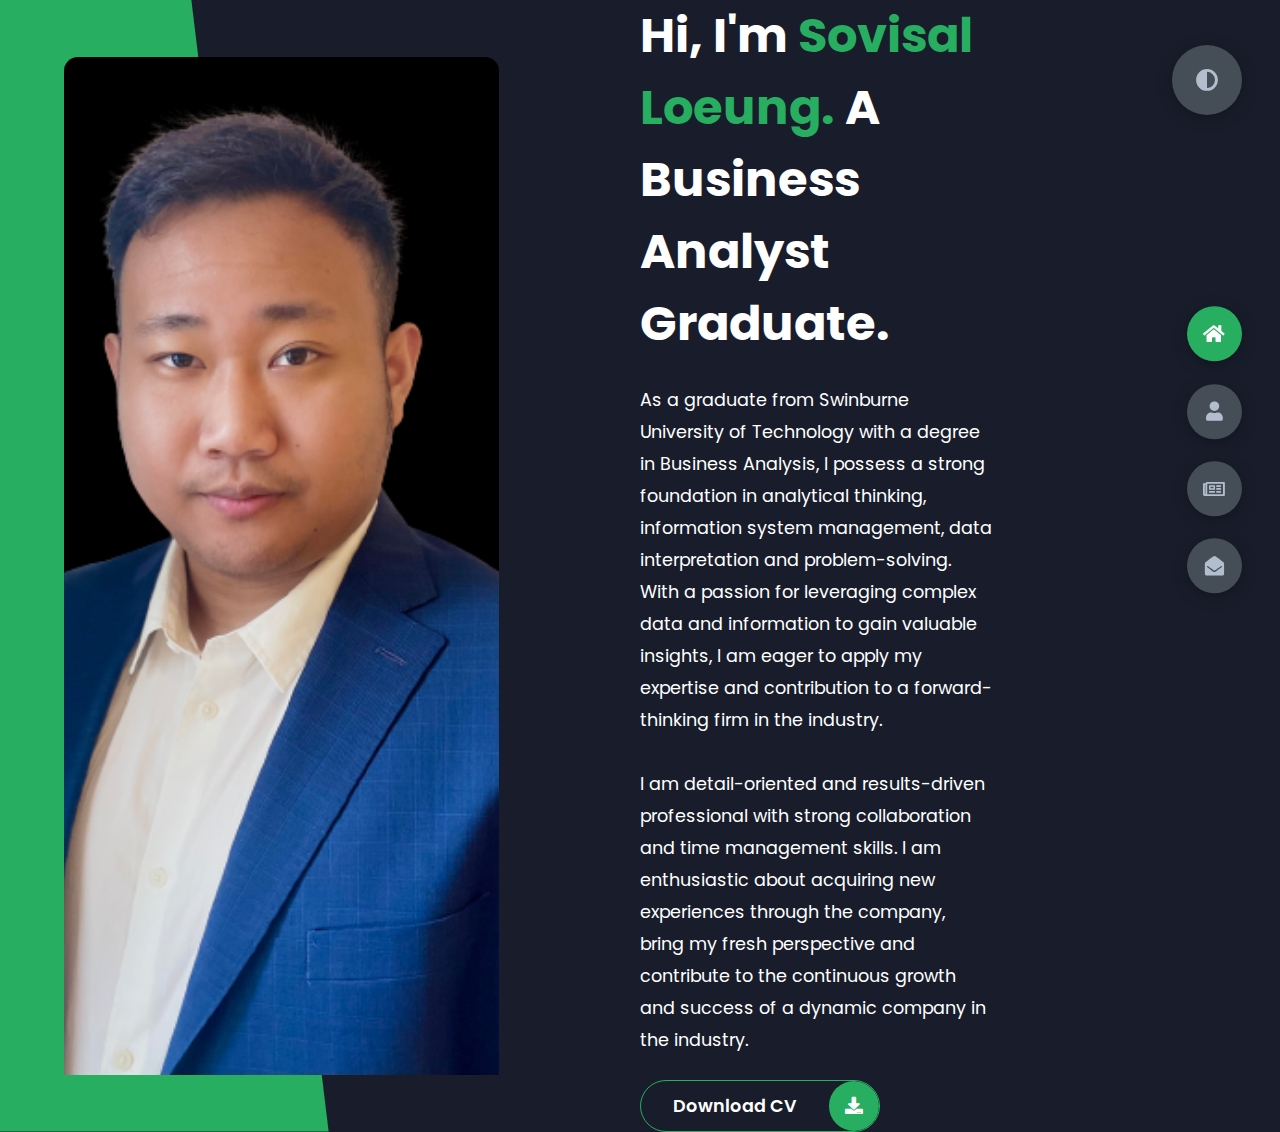
==== commit 3996919e: "make update 2023 temporary" ====
--- a/index.html
+++ b/index.html
@@ -1,6 +1,6 @@
 <!DOCTYPE html>
 <html lang="en">
-<head>
+<head> <!--Head part-->
     <meta charset="UTF-8">
     <meta http-equiv="X-UA-Compatible" content="IE=edge">
     <meta name="viewport" content="width=device-width, initial-scale=1.0">
@@ -11,8 +11,14 @@
     <link rel="stylesheet" href="https://cdnjs.cloudflare.com/ajax/libs/font-awesome/5.15.4/css/all.min.css" integrity="sha512-1ycn6IcaQQ40/MKBW2W4Rhis/DbILU74C1vSrLJxCq57o941Ym01SwNsOMqvEBFlcgUa6xLiPY/NS5R+E6ztJQ==" crossorigin="anonymous" referrerpolicy="no-referrer" />
     <link href="https://fonts.googleapis.com/css2?family=Poppins:wght@400;500;600;700;800&display=swap" rel="stylesheet">
 </head>
+
+<!-- Body of the main content-->
+
 <body class="main-content">
+
     <header class="container header active" id="home">
+
+        <!--This is a picture of the profile on the left class called left-header-->
         <div class="header-content">
             <div class="left-header">
                 <div class="h-shape"></div>
@@ -20,24 +26,28 @@
                     <img src="img/hero.png" alt="profile">
                 </div>
             </div>
+        
+            <!--This is a text on the left class called left-header-->
+        
             <div class="right-header">
                 <h1 class="name">
                     Hi, I'm <span>Sovisal Loeung.</span>
                     A Business Analyst Graduate.
                 </h1>
                 <p>
-                    As a Business Analysis Graduate, I am passionate with problem solving. I am a strong believer in
-                    socio-technical solution. I am a long life learner and flexible to change. With knowledge and hand-on
-                    experience, I am confidence in my versatility and value creation.
+                    As a graduate from Swinburne University of Technology with a degree in Business Analysis, I possess a strong foundation in analytical thinking, information system management, data interpretation and problem-solving. With a passion for leveraging complex data and information to gain valuable insights, I am eager to apply my expertise and contribution to a forward-thinking firm in the industry. 
+                <br><br> I am detail-oriented and results-driven professional with strong collaboration and time management skills. I am enthusiastic about acquiring new experiences through the company, bring my fresh perspective and contribute to the continuous growth and success of a dynamic company in the industry.
                 </p>
                 <div class="btn-con">
-                    <a href=https://drive.google.com/file/d/1xRLWmLDJXZRg_3y4YKjqjX9Nj_OA9yLu/view?usp=sharinghttps://drive.google.com/file/d/1xRLWmLDJXZRg_3y4YKjqjX9Nj_OA9yLu/view?usp=sharinghttps://drive.google.com/file/d/1xRLWmLDJXZRg_3y4YKjqjX9Nj_OA9yLu/view?usp=sharing" target="_blank" class="main-btn" >
+                    <a href=https://drive.google.com/file/d/174WE07VjGr_dlUzvqr-Ym8rLPnpeZmsa/view?usp=sharing" target="_blank" class="main-btn" >
                         <span class="btn-text">Download CV</span>
                         <span class="btn-icon"><i class="fas fa-download"></i></span>
                     </a>
                 </div>
-            </div>
-        </div>
+            
+            </div> <!--Div right header-->
+        </div> <!--Div class header-content-->
+
     </header>
     <main>
         <section class="container about" id="about">
@@ -48,16 +58,17 @@
                 <div class="left-about">
                     <h4>Information About me</h4>
                     <p>
-                    As a Business Analysis Graduate, I am passionate with problem solving. I am a strong believer in
-                    socio-technical solution. I am a long life learner and flexible to change. With knowledge and hand-on
-                    experience, I am confidence in my versatility and value creation.
+                        As a graduate from Swinburne University of Technology with a degree in Business Analysis, I possess a strong foundation in analytical thinking, information system management, data interpretation and problem-solving. With a passion for leveraging complex data and information to gain valuable insights, I am eager to apply my expertise and contribution to a forward-thinking firm in the industry. 
+                    <br><br> I am detail-oriented and results-driven professional with strong collaboration and time management skills. I am enthusiastic about acquiring new experiences through the company, bring my fresh perspective and contribute to the continuous growth and success of a dynamic company in the industry.
                     </p>
                     <div class="btn-con">
-                        <a href=https://drive.google.com/file/d/1xRLWmLDJXZRg_3y4YKjqjX9Nj_OA9yLu/view?usp=sharinghttps://drive.google.com/file/d/1xRLWmLDJXZRg_3y4YKjqjX9Nj_OA9yLu/view?usp=sharinghttps://drive.google.com/file/d/1xRLWmLDJXZRg_3y4YKjqjX9Nj_OA9yLu/view?usp=sharing" target="_blank" class="main-btn" >
+                        <a href=https://drive.google.com/file/d/174WE07VjGr_dlUzvqr-Ym8rLPnpeZmsa/view?usp=sharing" target="_blank" class="main-btn" >
                             <span class="btn-text">Download CV</span>
                             <span class="btn-icon"><i class="fas fa-download"></i></span>
                         </a>
                     </div>
+                    
+
                 </div>
                 <div class="right-about">
                     <div class="about-item">
@@ -69,7 +80,7 @@
                     <div class="about-item">
                         <div class="abt-text">
                             <p class="large-text">Certified</p>
-                            <p class="small-text">RPA Developer <br /> Foundation</p>
+                            <p class="small-text">Google Data Analytic <br /> Professional Certificate</p>
                         </div>
                     </div>
                     <div class="about-item">
@@ -80,8 +91,8 @@
                     </div>
                     <div class="about-item">
                         <div class="abt-text">
-                            <p class="large-text">100+</p>
-                            <p class="small-text">Teamwork <br /> connection</p>
+                            <p class="large-text">Top Tools</p>
+                            <p class="small-text">tableau <br> SQL <br> R </p>
                         </div>
                     </div>
                 </div>
@@ -122,6 +133,66 @@
                 </div>
             </div>
 
+<!--Certifcation Part-->
+            <h4 class="stat-title">Certifications and Licenses</h4>
+            <div class="timeline">
+                <!--Google Data Analytics-->
+                <a href="" target="_blank">
+                <div class="timeline-item">
+                    <div class="tl-icon">
+                        <i class="fas fa-caret-square-right"></i>
+                    </div>
+                    <h5>Google Data Analytics Professional Certificate
+                    <span> - Google 2023</span></h5>
+                </div>
+                </a>
+                
+                <a href="https://forage-uploads-prod.s3.amazonaws.com/completion-certificates/Deloitte%20Australia/YPWCiGNTkr6QxcpEu_Deloitte%20Australia_Xsuz7NWrY3PQ8S2KA_1685449880045_completion_certificate.pdf" target="_blank">
+                <!--Deloitte Virtual Internship Program-->
+                <div class="timeline-item">
+                    <div class="tl-icon">
+                        <i class="fas fa-caret-square-right"></i>
+                    </div>
+                    <h5>Deloitte Virtual Internship Program<span> - Deloitte 2023</span></h5>
+                </div>
+                </a>
+
+                <!--IBM Data Science Orientation-->
+                <div class="timeline-item">
+                    <div class="tl-icon">
+                        <i class="fas fa-caret-square-right"></i>
+                    </div>
+                    <h5>IBM Data Science Orientation<span> - IBM 2022</span></h5>
+                </div>
+
+                <!--ACS Associate Member-->
+                <div class="timeline-item">
+                    <div class="tl-icon">
+                        <i class="fas fa-caret-square-right"></i>
+                    </div>
+                    <h5>Associate Member<span> - Australian Computer Society 2022</span></h5>
+                </div>
+
+                <!--RPA Developer Foundation-->
+                <div class="timeline-item">
+                    <div class="tl-icon">
+                        <i class="fas fa-caret-square-right"></i>
+                    </div>
+                    <h5>RPA Developer Foundation<span> - UiPath 2021 </span></h5>
+                </div>
+
+                <!--Taekwondo-->
+                <div class="timeline-item">
+                    <div class="tl-icon">
+                        <i class="fas fa-caret-square-right"></i>
+                    </div>
+                    <h5>Taekwondo 3rd Degree Black Belt<span> - Licensed ID: 05533173</span></h5>
+                </div>
+                
+            </div>
+
+<!--Extra part-->
+
             <h4 class="stat-title">Extras</h4>
             <div class="timeline">
                 <div class="timeline-item">
@@ -135,56 +206,138 @@
                         <i class="fas fa-caret-square-right"></i>
                     </div>
                     <h5>Former Taekwondo Player<span> - Friendship Taekwondo Club (First Divison)</span></h5>
-                </div>
-                <div class="timeline-item">
-                    <div class="tl-icon">
-                        <i class="fas fa-caret-square-right"></i>
-                    </div>
-                    <h5>Taekwondo 3rd Degree Black Belt<span> - Licensed ID: 05533173</span></h5>
-                </div>
-                
+                </div>                
             </div>
         </section>
+
+
+        <!--BLOGS PART needed to resolve this issues-->
 
         <section class="container" id="blogs">
             <div class="blogs-content">
                 <div class="main-title">
-                    <h2>My <span>Blogs</span></h2>
-                </div>
-                <div class="blogs">
-                    <div class="blog">
-                        <img src="img/blog1.jpg" alt="">
-                        <div class="blog-text">
-                            <h4>
-                               Blogs is on the way
-                            </h4>
-                            <p>
-                                Lorem ipsum dolor sit amet consectetur adipisicing elit. Eius rem ad voluptas neque, dolores impedit consequatur quod dolorum explicabo sequi. Illo praesentium, expedita dicta reiciendis dolorum error esse non dolores. 
-                            </p>
-                        </div>
-                    </div>
-                    <div class="blog">
-                        <img src="img/blog1.jpg" alt="">
-                        <div class="blog-text">
-                            <h4>
-                               Blogs is on the way
-                            </h4>
-                            <p>
-                                Lorem ipsum dolor sit amet consectetur adipisicing elit. Eius rem ad voluptas neque, dolores impedit consequatur quod dolorum explicabo sequi. Illo praesentium, expedita dicta reiciendis dolorum error esse non dolores. 
-                            </p>
-                        </div>
-                    </div>
-                    <div class="blog">
-                        <img src="img/blog1.jpg" alt="">
-                        <div class="blog-text">
-                            <h4>
-                               Blogs is on the way
-                            </h4>
-                            <p>
-                                Lorem ipsum dolor sit amet consectetur adipisicing elit. Eius rem ad voluptas neque, dolores impedit consequatur quod dolorum explicabo sequi. Illo praesentium, expedita dicta reiciendis dolorum error esse non dolores. 
-                            </p>
-                        </div>
-                    </div>
+                    <h2 style="text-align: center;">My <span>Portfolio</span></h2>
+                </div> <br>
+                <div class="sub-title">
+                    <h2 style="text-align: center;">Business<span>Development & Analytics Projects</span></h2>
+                </div>
+
+                <div class="blogs"> <!--Main controller of the blogs part-->
+                    
+                    <!--CAKE TV Project-->
+                    <div class="blog">
+                        <a href="https://www.caketv.online/" target="_blank">
+                            <img src="img/blog1.jpg" alt="">
+                        </a>
+                        <div class="blog-text">
+                            <a href="https://www.caketv.online/" target="_blank">
+                                <h4>
+                                    ACDN CAKE TV
+                                 </h4>
+                            </a>
+                            <p>
+                                Lorem ipsum dolor sit amet consectetur adipisicing elit. Eius rem ad voluptas neque, dolores impedit consequatur quod dolorum explicabo sequi. Illo praesentium, expedita dicta reiciendis dolorum error esse non dolores. 
+                            </p>
+                        </div>
+                    </div>
+
+
+
+
+
+
+                    <div class="blog">
+                        <a href="tableauKaggle.html" target="_blank">
+                            <img src="img/blog1.jpg" alt="">
+                        </a>
+                        <div class="blog-text">
+                            <a href="tableauKaggle.html" target="_blank">
+                                <h4>
+                                    Blogs is on the way
+                                 </h4>
+                            </a>
+                            <p>
+                                Lorem ipsum dolor sit amet consectetur adipisicing elit. Eius rem ad voluptas neque, dolores impedit consequatur quod dolorum explicabo sequi. Illo praesentium, expedita dicta reiciendis dolorum error esse non dolores. 
+                            </p>
+                        </div>
+                    </div>
+
+
+
+                    <div class="blog">
+                        <a href="tableauKaggle.html" target="_blank">
+                            <img src="img/blog1.jpg" alt="">
+                        </a>
+                        <div class="blog-text">
+                            <a href="tableauKaggle.html" target="_blank">
+                                <h4>
+                                    Blogs is on the way
+                                 </h4>
+                            </a>
+                            <p>
+                                Lorem ipsum dolor sit amet consectetur adipisicing elit. Eius rem ad voluptas neque, dolores impedit consequatur quod dolorum explicabo sequi. Illo praesentium, expedita dicta reiciendis dolorum error esse non dolores. 
+                            </p>
+                        </div>
+                    </div>
+
+        <!--Data Analytics Related Project-->
+                    <br>
+                    <div class="sub-title">
+                        <h2>Data<span> Analytics Projects</span></h2>
+                    </div>
+                    <br>
+
+                    <div class="blog">
+                        <a href="tableauKaggle.html" target="_blank">
+                            <img src="img/blog1.jpg" alt="">
+                        </a>
+                        <div class="blog-text">
+                            <a href="tableauKaggle.html" target="_blank">
+                                <h4>
+                                    Blogs is on the way
+                                 </h4>
+                            </a>
+                            <p>
+                                Lorem ipsum dolor sit amet consectetur adipisicing elit. Eius rem ad voluptas neque, dolores impedit consequatur quod dolorum explicabo sequi. Illo praesentium, expedita dicta reiciendis dolorum error esse non dolores. 
+                            </p>
+                        </div>
+                    </div>
+
+
+                    <div class="blog">
+                        <a href="tableauKaggle.html" target="_blank">
+                            <img src="img/blog1.jpg" alt="">
+                        </a>
+                        <div class="blog-text">
+                            <a href="tableauKaggle.html" target="_blank">
+                                <h4>
+                                    Blogs is on the way
+                                 </h4>
+                            </a>
+                            <p>
+                                Lorem ipsum dolor sit amet consectetur adipisicing elit. Eius rem ad voluptas neque, dolores impedit consequatur quod dolorum explicabo sequi. Illo praesentium, expedita dicta reiciendis dolorum error esse non dolores. 
+                            </p>
+                        </div>
+                    </div>
+
+
+                    <div class="blog">
+                        <a href="tableauKaggle.html" target="_blank">
+                            <img src="img/blog1.jpg" alt="">
+                        </a>
+                        <div class="blog-text">
+                            <a href="tableauKaggle.html" target="_blank">
+                                <h4>
+                                    Blogs is on the way
+                                 </h4>
+                            </a>
+                            <p>
+                                Lorem ipsum dolor sit amet consectetur adipisicing elit. Eius rem ad voluptas neque, dolores impedit consequatur quod dolorum explicabo sequi. Illo praesentium, expedita dicta reiciendis dolorum error esse non dolores. 
+                            </p>
+                        </div>
+                    </div>
+
+
                 </div>
             </div>
         </section>
@@ -254,11 +407,8 @@
                                 <a href="https://www.linkedin.com/in/sovisal-loeung-123537191/" target="_blank">
                                     <i class="fab fa-linkedin"></i>
                                 </a>
-                                <a href="https://twitter.com/LoeungSovisal" target="_blank">
-                                    <i class="fab fa-twitter"></i>
-                                </a>
-                                <a href="https://t.me/lsvisthekey" target="_blank">
-                                    <i class="fab fa-telegram"></i>
+                                <a href="https://github.com/sovisal11?tab=projects" target="_blank">
+                                    <i class="fab fa-github"></i>
                                 </a> 
                             </div>
                         </div>
